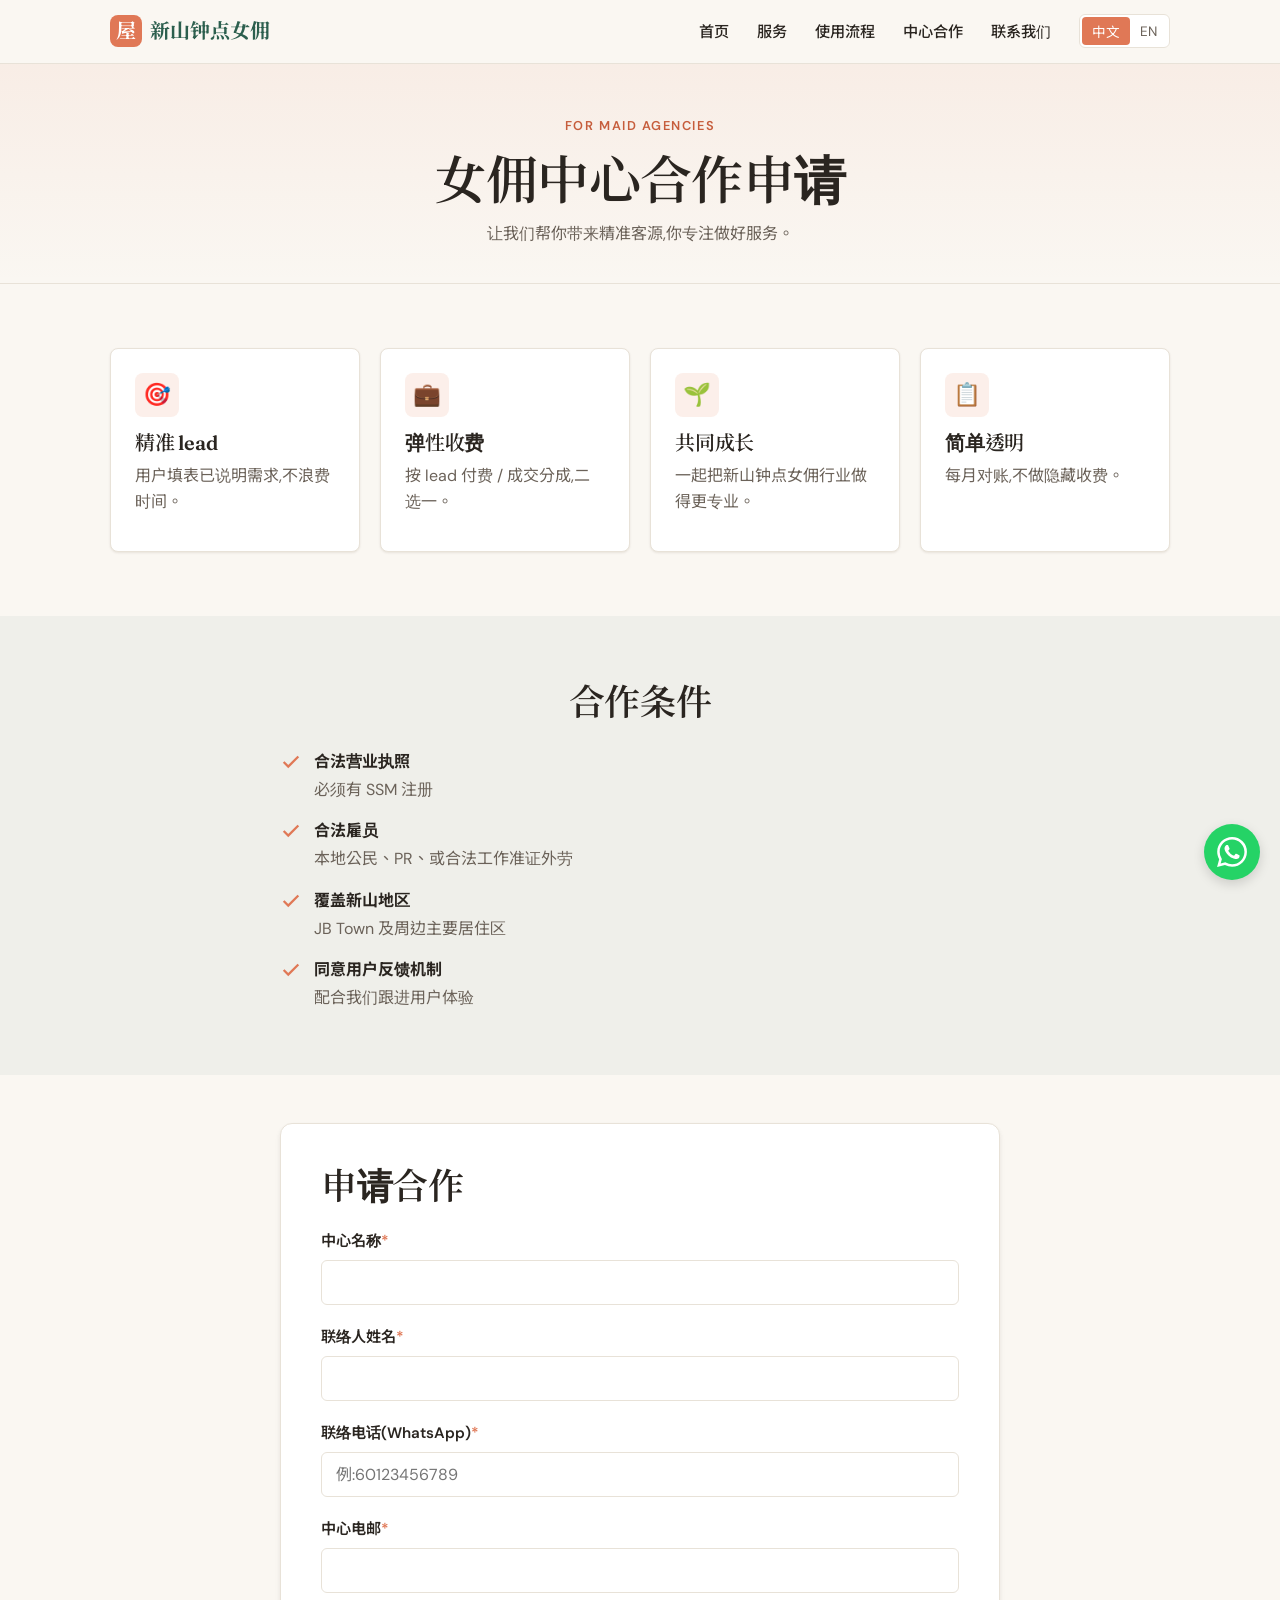
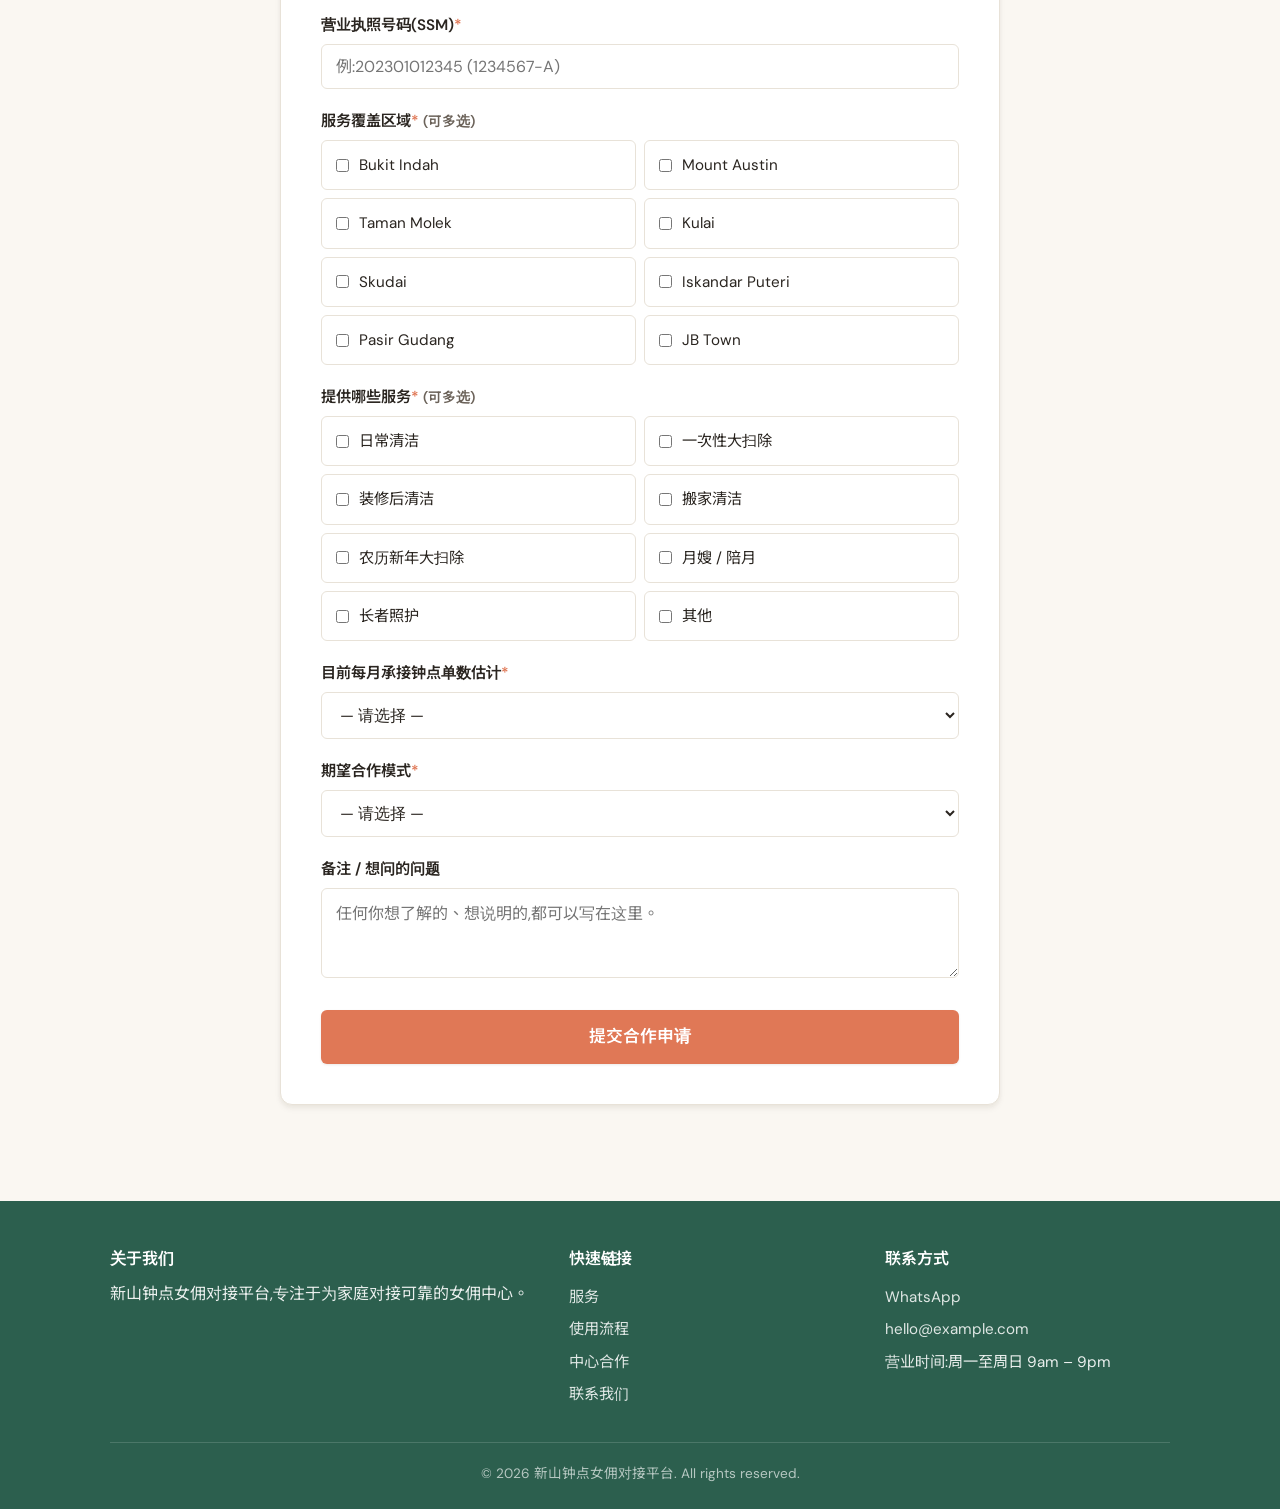
==== partner.html @ a3230740 "init: maid platform MVP — 6 pages + Apps Script backend" ====
<!DOCTYPE html>
<html lang="zh-Hant">
<head>
  <meta charset="UTF-8" />
  <meta name="viewport" content="width=device-width, initial-scale=1.0" />
  <meta name="description" content="新山女佣中心合作申请 — 让我们帮你带来精准客源。按 lead 付费或成交分成。" />
  <title>女佣中心合作 | 新山钟点女佣对接平台</title>
  <link rel="preconnect" href="https://fonts.googleapis.com">
  <link rel="preconnect" href="https://fonts.gstatic.com" crossorigin>
  <link href="https://fonts.googleapis.com/css2?family=Fraunces:wght@500;600;700&family=DM+Sans:wght@400;500;600;700&family=Noto+Sans+TC:wght@400;500;700&family=Noto+Serif+TC:wght@600;700&display=swap" rel="stylesheet">
  <link rel="stylesheet" href="css/style.css">
</head>
<body>

<header class="site-header">
  <nav class="nav">
    <a href="index.html" class="logo"><span class="logo-mark">屋</span><span>新山钟点女佣</span></a>
    <button class="nav-toggle" aria-label="Toggle menu"><svg viewBox="0 0 24 24" fill="none" stroke="currentColor" stroke-width="2"><line x1="3" y1="6" x2="21" y2="6"/><line x1="3" y1="12" x2="21" y2="12"/><line x1="3" y1="18" x2="21" y2="18"/></svg></button>
    <ul class="nav-menu">
      <li><a href="index.html" data-i18n="nav_home">首页</a></li>
      <li><a href="services.html" data-i18n="nav_services">服务</a></li>
      <li><a href="how-it-works.html" data-i18n="nav_how">使用流程</a></li>
      <li><a href="partner.html" data-i18n="nav_partner">中心合作</a></li>
      <li><a href="contact.html" data-i18n="nav_contact">联系我们</a></li>
      <li><div class="lang-switch"><button data-lang="zh" class="active">中文</button><button data-lang="en">EN</button></div></li>
    </ul>
  </nav>
</header>

<main>

<section class="page-hero">
  <div class="container">
    <span class="eyebrow">For Maid Agencies</span>
    <h1 data-i18n="partner_page_title">女佣中心合作申请</h1>
    <p data-i18n="partner_page_desc">让我们帮你带来精准客源,你专注做好服务。</p>
  </div>
</section>

<!-- Value props -->
<section class="section">
  <div class="container">
    <div class="grid-4">
      <div class="card">
        <div class="card-icon">🎯</div>
        <h3 data-i18n="partner_value_1">精准 lead</h3>
        <p class="muted" data-i18n="partner_value_1_desc">用户填表已说明需求,不浪费时间。</p>
      </div>
      <div class="card">
        <div class="card-icon">💼</div>
        <h3 data-i18n="partner_value_2">弹性收费</h3>
        <p class="muted" data-i18n="partner_value_2_desc">按 lead 付费 / 成交分成,二选一。</p>
      </div>
      <div class="card">
        <div class="card-icon">🌱</div>
        <h3 data-i18n="partner_value_3">共同成长</h3>
        <p class="muted" data-i18n="partner_value_3_desc">一起把新山钟点女佣行业做得更专业。</p>
      </div>
      <div class="card">
        <div class="card-icon">📋</div>
        <h3 data-i18n="partner_value_4">简单透明</h3>
        <p class="muted" data-i18n="partner_value_4_desc">每月对账,不做隐藏收费。</p>
      </div>
    </div>
  </div>
</section>

<!-- Requirements -->
<section class="section" style="background: rgba(44,95,78,0.05);">
  <div class="container" style="max-width: 760px;">
    <div class="text-center" style="margin-bottom: 1.5rem;">
      <h2 data-i18n="partner_req_title">合作条件</h2>
    </div>
    <ul class="promise" style="grid-template-columns: 1fr;">
      <li>
        <svg viewBox="0 0 24 24" fill="none" stroke="currentColor" stroke-width="2.5"><polyline points="20 6 9 17 4 12"/></svg>
        <div><strong>合法营业执照</strong><span class="muted">必须有 SSM 注册</span></div>
      </li>
      <li>
        <svg viewBox="0 0 24 24" fill="none" stroke="currentColor" stroke-width="2.5"><polyline points="20 6 9 17 4 12"/></svg>
        <div><strong>合法雇员</strong><span class="muted">本地公民、PR、或合法工作准证外劳</span></div>
      </li>
      <li>
        <svg viewBox="0 0 24 24" fill="none" stroke="currentColor" stroke-width="2.5"><polyline points="20 6 9 17 4 12"/></svg>
        <div><strong>覆盖新山地区</strong><span class="muted">JB Town 及周边主要居住区</span></div>
      </li>
      <li>
        <svg viewBox="0 0 24 24" fill="none" stroke="currentColor" stroke-width="2.5"><polyline points="20 6 9 17 4 12"/></svg>
        <div><strong>同意用户反馈机制</strong><span class="muted">配合我们跟进用户体验</span></div>
      </li>
    </ul>
  </div>
</section>

<!-- Form -->
<section class="form-section">
  <div class="container">
    <div class="form-card" id="form-card">
      <h2 style="margin-bottom: 1.25rem;" data-i18n="partner_form_title">申请合作</h2>

      <form id="partner-form" novalidate>

        <div class="form-group">
          <label class="form-label" for="center_name">中心名称<span class="required">*</span></label>
          <input type="text" id="center_name" name="center_name" class="form-input" maxlength="100" />
          <div class="form-error"></div>
        </div>

        <div class="form-group">
          <label class="form-label" for="contact_name">联络人姓名<span class="required">*</span></label>
          <input type="text" id="contact_name" name="contact_name" class="form-input" maxlength="50" />
          <div class="form-error"></div>
        </div>

        <div class="form-group">
          <label class="form-label" for="contact_phone">联络电话(WhatsApp)<span class="required">*</span></label>
          <input type="tel" id="contact_phone" name="contact_phone" class="form-input" placeholder="例:60123456789" />
          <div class="form-error"></div>
        </div>

        <div class="form-group">
          <label class="form-label" for="email">中心电邮<span class="required">*</span></label>
          <input type="email" id="email" name="email" class="form-input" />
          <div class="form-error"></div>
        </div>

        <div class="form-group">
          <label class="form-label" for="ssm_number">营业执照号码(SSM)<span class="required">*</span></label>
          <input type="text" id="ssm_number" name="ssm_number" class="form-input" placeholder="例:202301012345 (1234567-A)" />
          <div class="form-error"></div>
        </div>

        <div class="form-group" data-group="coverage_areas">
          <label class="form-label">服务覆盖区域<span class="required">*</span> <span class="form-help" style="display:inline; margin:0;">(可多选)</span></label>
          <div class="option-grid" data-multi="true">
            <label class="option-card"><input type="checkbox" name="coverage_areas" value="Bukit Indah"><span>Bukit Indah</span></label>
            <label class="option-card"><input type="checkbox" name="coverage_areas" value="Mount Austin"><span>Mount Austin</span></label>
            <label class="option-card"><input type="checkbox" name="coverage_areas" value="Taman Molek"><span>Taman Molek</span></label>
            <label class="option-card"><input type="checkbox" name="coverage_areas" value="Kulai"><span>Kulai</span></label>
            <label class="option-card"><input type="checkbox" name="coverage_areas" value="Skudai"><span>Skudai</span></label>
            <label class="option-card"><input type="checkbox" name="coverage_areas" value="Iskandar Puteri"><span>Iskandar Puteri</span></label>
            <label class="option-card"><input type="checkbox" name="coverage_areas" value="Pasir Gudang"><span>Pasir Gudang</span></label>
            <label class="option-card"><input type="checkbox" name="coverage_areas" value="JB Town"><span>JB Town</span></label>
          </div>
          <div class="form-error"></div>
        </div>

        <div class="form-group" data-group="services_offered">
          <label class="form-label">提供哪些服务<span class="required">*</span> <span class="form-help" style="display:inline; margin:0;">(可多选)</span></label>
          <div class="option-grid" data-multi="true">
            <label class="option-card"><input type="checkbox" name="services_offered" value="日常清洁"><span>日常清洁</span></label>
            <label class="option-card"><input type="checkbox" name="services_offered" value="一次性大扫除"><span>一次性大扫除</span></label>
            <label class="option-card"><input type="checkbox" name="services_offered" value="装修后清洁"><span>装修后清洁</span></label>
            <label class="option-card"><input type="checkbox" name="services_offered" value="搬家清洁"><span>搬家清洁</span></label>
            <label class="option-card"><input type="checkbox" name="services_offered" value="农历新年大扫除"><span>农历新年大扫除</span></label>
            <label class="option-card"><input type="checkbox" name="services_offered" value="月嫂/陪月"><span>月嫂 / 陪月</span></label>
            <label class="option-card"><input type="checkbox" name="services_offered" value="长者照护"><span>长者照护</span></label>
            <label class="option-card"><input type="checkbox" name="services_offered" value="其他"><span>其他</span></label>
          </div>
          <div class="form-error"></div>
        </div>

        <div class="form-group">
          <label class="form-label" for="monthly_volume">目前每月承接钟点单数估计<span class="required">*</span></label>
          <select id="monthly_volume" name="monthly_volume" class="form-select">
            <option value="">— 请选择 —</option>
            <option value="<20">少于 20 单</option>
            <option value="20-50">20 – 50 单</option>
            <option value="50-100">50 – 100 单</option>
            <option value="100-200">100 – 200 单</option>
            <option value=">200">超过 200 单</option>
          </select>
          <div class="form-error"></div>
        </div>

        <div class="form-group">
          <label class="form-label" for="preferred_model">期望合作模式<span class="required">*</span></label>
          <select id="preferred_model" name="preferred_model" class="form-select">
            <option value="">— 请选择 —</option>
            <option value="按lead付费">按 lead 付费</option>
            <option value="按成交分成">按成交分成</option>
            <option value="都可以">都可以,看条件</option>
          </select>
          <div class="form-error"></div>
        </div>

        <div class="form-group">
          <label class="form-label" for="remarks">备注 / 想问的问题</label>
          <textarea id="remarks" name="remarks" class="form-textarea" maxlength="500" placeholder="任何你想了解的、想说明的,都可以写在这里。"></textarea>
        </div>

        <div class="form-actions">
          <button type="submit" id="btn-submit" class="btn btn-primary btn-lg btn-block">提交合作申请</button>
        </div>
      </form>
    </div>

    <div class="form-card thank-you" id="thank-you" style="display:none;">
      <div class="thank-you-icon">✓</div>
      <h2 data-i18n="thank_partner_title">我们已收到你的合作申请</h2>
      <p class="muted" data-i18n="thank_partner_desc">我们会在 2–3 个工作天内联系你。</p>
      <div style="margin-top: 1.5rem;">
        <a class="btn btn-secondary" href="index.html" data-i18n="cta_back_home">返回首页</a>
      </div>
    </div>
  </div>
</section>

</main>

<footer class="site-footer">
  <div class="container">
    <div class="footer-grid">
      <div><h4 data-i18n="footer_about_title">关于我们</h4><p data-i18n="footer_about_desc">新山钟点女佣对接平台,专注于为家庭对接可靠的女佣中心。</p></div>
      <div><h4 data-i18n="footer_quick_title">快速链接</h4><ul><li><a href="services.html" data-i18n="nav_services">服务</a></li><li><a href="how-it-works.html" data-i18n="nav_how">使用流程</a></li><li><a href="partner.html" data-i18n="nav_partner">中心合作</a></li><li><a href="contact.html" data-i18n="nav_contact">联系我们</a></li></ul></div>
      <div><h4 data-i18n="footer_contact_title">联系方式</h4><ul><li><a data-whatsapp href="#">WhatsApp</a></li><li><a data-email="show" href="#">hello@example.com</a></li><li data-i18n="footer_hours">营业时间:周一至周日 9am – 9pm</li></ul></div>
    </div>
    <div class="footer-bottom" data-i18n="footer_rights">© 2026 新山钟点女佣对接平台. All rights reserved.</div>
  </div>
</footer>

<a class="whatsapp-float" data-whatsapp href="#" target="_blank" rel="noopener" aria-label="WhatsApp">
  <svg viewBox="0 0 24 24" fill="currentColor"><path d="M17.472 14.382c-.297-.149-1.758-.867-2.03-.967-.273-.099-.471-.148-.67.15-.197.297-.767.966-.94 1.164-.173.198-.347.223-.644.075-.297-.15-1.255-.463-2.39-1.475-.883-.788-1.48-1.761-1.653-2.059-.173-.297-.018-.458.13-.606.134-.133.298-.347.446-.52.149-.174.198-.298.298-.497.099-.198.05-.371-.025-.52-.075-.149-.669-1.612-.916-2.207-.242-.579-.487-.501-.669-.51l-.57-.01c-.198 0-.52.074-.792.372s-1.04 1.016-1.04 2.479 1.065 2.876 1.213 3.074c.149.198 2.096 3.2 5.077 4.487.709.306 1.262.489 1.694.625.712.227 1.36.195 1.872.118.571-.085 1.758-.719 2.006-1.413.247-.694.247-1.289.173-1.413-.074-.124-.272-.198-.57-.347m-5.421 7.403h-.004a9.87 9.87 0 0 1-5.031-1.378l-.361-.214-3.741.982.999-3.648-.235-.374a9.86 9.86 0 0 1-1.51-5.26c.001-5.45 4.436-9.884 9.888-9.884 2.64 0 5.122 1.03 6.988 2.898a9.825 9.825 0 0 1 2.893 6.994c-.003 5.45-4.437 9.884-9.885 9.884m8.413-18.297A11.815 11.815 0 0 0 12.05 0C5.495 0 .16 5.335.157 11.892c0 2.096.547 4.142 1.588 5.945L.057 24l6.305-1.654a11.882 11.882 0 0 0 5.683 1.448h.005c6.554 0 11.89-5.335 11.893-11.893a11.821 11.821 0 0 0-3.48-8.413Z"/></svg>
</a>

<script src="js/i18n.js"></script>
<script src="js/main.js"></script>
<script src="js/form-partner.js"></script>
</body>
</html>
---- css/style.css ----
/* ============================================
   新山钟点女佣对接平台 - 主样式
   配色:Direction A 温暖友好
   ============================================ */

:root {
  --color-primary: #E07856;
  --color-primary-dark: #C65D3C;
  --color-secondary: #2C5F4E;
  --color-secondary-dark: #1F3A5F;
  --color-bg: #FAF7F2;
  --color-bg-card: #FFFFFF;
  --color-text: #2A2520;
  --color-text-muted: #6B6259;
  --color-border: #E8E2D8;
  --color-success: #25D366;

  --shadow-sm: 0 1px 2px rgba(60, 40, 20, 0.04), 0 1px 3px rgba(60, 40, 20, 0.06);
  --shadow-md: 0 4px 6px rgba(60, 40, 20, 0.05), 0 2px 4px rgba(60, 40, 20, 0.04);
  --shadow-lg: 0 10px 20px rgba(60, 40, 20, 0.08), 0 4px 8px rgba(60, 40, 20, 0.04);

  --radius-sm: 6px;
  --radius-md: 8px;
  --radius-lg: 12px;

  --font-serif: 'Fraunces', 'Noto Serif TC', serif;
  --font-sans: 'DM Sans', 'Noto Sans TC', sans-serif;
}

* { box-sizing: border-box; margin: 0; padding: 0; }

html { scroll-behavior: smooth; }

body {
  font-family: var(--font-sans);
  font-size: 16px;
  line-height: 1.6;
  color: var(--color-text);
  background: var(--color-bg);
  -webkit-font-smoothing: antialiased;
  -moz-osx-font-smoothing: grayscale;
}

img { max-width: 100%; height: auto; display: block; }

a { color: var(--color-primary-dark); text-decoration: none; transition: color 0.15s; }
a:hover { color: var(--color-primary); }

h1, h2, h3, h4 {
  font-family: var(--font-serif);
  font-weight: 600;
  line-height: 1.25;
  color: var(--color-text);
  letter-spacing: -0.01em;
}

h1 { font-size: clamp(2rem, 5vw, 3.25rem); }
h2 { font-size: clamp(1.5rem, 3.5vw, 2.25rem); margin-bottom: 0.75rem; }
h3 { font-size: 1.25rem; margin-bottom: 0.5rem; }
p { margin-bottom: 0.75rem; }

.container { width: 100%; max-width: 1100px; margin: 0 auto; padding: 0 1.25rem; }
.section { padding: 4rem 0; }
.section-tight { padding: 2.5rem 0; }
.text-center { text-align: center; }
.muted { color: var(--color-text-muted); }
.eyebrow {
  display: inline-block;
  font-family: var(--font-sans);
  font-size: 0.8rem;
  font-weight: 600;
  text-transform: uppercase;
  letter-spacing: 0.12em;
  color: var(--color-primary-dark);
  margin-bottom: 0.75rem;
}

/* ===== Header / Nav ===== */
.site-header {
  position: sticky; top: 0; z-index: 100;
  background: rgba(250, 247, 242, 0.95);
  backdrop-filter: blur(8px);
  border-bottom: 1px solid var(--color-border);
}
.nav {
  display: flex; align-items: center; justify-content: space-between;
  padding: 0.9rem 1.25rem;
  max-width: 1100px; margin: 0 auto;
}
.logo {
  font-family: var(--font-serif);
  font-size: 1.25rem;
  font-weight: 700;
  color: var(--color-secondary);
  display: flex; align-items: center; gap: 0.5rem;
}
.logo-mark {
  width: 32px; height: 32px;
  background: var(--color-primary);
  border-radius: 8px;
  display: inline-flex; align-items: center; justify-content: center;
  color: white; font-weight: 700; font-family: var(--font-serif);
}
.nav-menu { display: flex; align-items: center; gap: 1.75rem; list-style: none; }
.nav-menu a {
  color: var(--color-text); font-weight: 500; font-size: 0.95rem;
}
.nav-menu a:hover { color: var(--color-primary-dark); }
.lang-switch {
  display: inline-flex;
  background: var(--color-bg-card);
  border: 1px solid var(--color-border);
  border-radius: var(--radius-sm); padding: 2px;
}
.lang-switch button {
  background: none; border: none; cursor: pointer;
  padding: 4px 10px; font-size: 0.85rem; border-radius: 4px;
  color: var(--color-text-muted); font-family: inherit;
}
.lang-switch button.active {
  background: var(--color-primary); color: white;
}
.nav-toggle {
  display: none; background: none; border: none; cursor: pointer;
  padding: 6px; color: var(--color-text);
}
.nav-toggle svg { width: 24px; height: 24px; }

@media (max-width: 880px) {
  .nav-menu {
    display: none; position: absolute; top: 100%; left: 0; right: 0;
    background: var(--color-bg-card);
    flex-direction: column; align-items: stretch; gap: 0;
    padding: 1rem 1.25rem; border-bottom: 1px solid var(--color-border);
    box-shadow: var(--shadow-md);
  }
  .nav-menu.open { display: flex; }
  .nav-menu li { padding: 0.6rem 0; border-bottom: 1px solid var(--color-border); }
  .nav-menu li:last-child { border: none; }
  .nav-toggle { display: inline-flex; }
}

/* ===== Buttons ===== */
.btn {
  display: inline-flex; align-items: center; justify-content: center;
  gap: 0.5rem;
  padding: 0.85rem 1.5rem;
  font-family: var(--font-sans); font-size: 1rem; font-weight: 600;
  border-radius: var(--radius-sm);
  border: 2px solid transparent;
  cursor: pointer;
  transition: transform 0.15s, box-shadow 0.15s, background 0.15s, border-color 0.15s;
  text-decoration: none;
  line-height: 1;
}
.btn-primary {
  background: var(--color-primary); color: white;
  box-shadow: var(--shadow-sm);
}
.btn-primary:hover {
  background: var(--color-primary-dark); color: white;
  transform: translateY(-1px); box-shadow: var(--shadow-md);
}
.btn-secondary {
  background: transparent; color: var(--color-secondary);
  border-color: var(--color-secondary);
}
.btn-secondary:hover {
  background: var(--color-secondary); color: white;
}
.btn-lg { padding: 1.05rem 2rem; font-size: 1.05rem; }
.btn-block { width: 100%; }

/* ===== Hero ===== */
.hero {
  position: relative;
  padding: 4.5rem 0 5rem;
  overflow: hidden;
}
.hero::before {
  content: ""; position: absolute; inset: 0;
  background:
    radial-gradient(circle at 12% 18%, rgba(224, 120, 86, 0.16), transparent 50%),
    radial-gradient(circle at 88% 28%, rgba(44, 95, 78, 0.10), transparent 55%);
  pointer-events: none;
}
.hero-inner {
  position: relative;
  display: grid;
  grid-template-columns: 1.2fr 1fr;
  gap: 3rem;
  align-items: center;
}
.hero-title { margin-bottom: 1rem; }
.hero-subtitle {
  font-size: 1.15rem; color: var(--color-text-muted);
  margin-bottom: 1.75rem; max-width: 36ch;
}
.hero-ctas { display: flex; gap: 0.75rem; flex-wrap: wrap; }
.hero-trust {
  display: flex; flex-wrap: wrap; gap: 1rem 1.5rem;
  margin-top: 2.25rem; font-size: 0.9rem; color: var(--color-text-muted);
}
.hero-trust span { display: inline-flex; align-items: center; gap: 0.4rem; }
.hero-trust svg { width: 18px; height: 18px; color: var(--color-primary); }

.hero-illustration {
  position: relative;
  aspect-ratio: 1 / 1;
  background: linear-gradient(135deg, #FFEFE6 0%, #F8E2D5 100%);
  border-radius: 16px;
  overflow: hidden;
  box-shadow: var(--shadow-lg);
}
.hero-illustration svg { width: 100%; height: 100%; }

@media (max-width: 880px) {
  .hero { padding: 2.5rem 0 3rem; }
  .hero-inner { grid-template-columns: 1fr; gap: 2rem; }
  .hero-illustration { max-width: 360px; margin: 0 auto; }
}

/* ===== Cards / Grids ===== */
.grid-3 { display: grid; grid-template-columns: repeat(3, 1fr); gap: 1.25rem; }
.grid-4 { display: grid; grid-template-columns: repeat(4, 1fr); gap: 1.25rem; }
.grid-2 { display: grid; grid-template-columns: repeat(2, 1fr); gap: 1.5rem; }

@media (max-width: 880px) {
  .grid-3, .grid-4 { grid-template-columns: 1fr; }
  .grid-2 { grid-template-columns: 1fr; }
}

.card {
  background: var(--color-bg-card);
  border: 1px solid var(--color-border);
  border-radius: var(--radius-md);
  padding: 1.5rem;
  box-shadow: var(--shadow-sm);
  transition: transform 0.18s, box-shadow 0.18s, border-color 0.18s;
}
.card:hover {
  transform: translateY(-2px);
  box-shadow: var(--shadow-md);
  border-color: rgba(224, 120, 86, 0.4);
}
.card-icon {
  width: 44px; height: 44px;
  background: rgba(224, 120, 86, 0.12);
  border-radius: 8px;
  display: inline-flex; align-items: center; justify-content: center;
  color: var(--color-primary-dark);
  margin-bottom: 0.85rem;
  font-size: 1.4rem;
}

/* ===== Pain Points ===== */
.pain-list { list-style: none; padding: 0; }
.pain-item {
  background: var(--color-bg-card); border: 1px solid var(--color-border);
  padding: 1.5rem; border-radius: var(--radius-md);
  display: flex; gap: 1rem; align-items: flex-start;
}
.pain-item .num {
  font-family: var(--font-serif);
  font-size: 1.6rem; font-weight: 700;
  color: var(--color-primary);
  line-height: 1; flex-shrink: 0;
}

/* ===== Steps ===== */
.steps { display: grid; grid-template-columns: repeat(3, 1fr); gap: 1.5rem; position: relative; }
.step {
  background: var(--color-bg-card);
  border: 1px solid var(--color-border);
  border-radius: var(--radius-md);
  padding: 1.5rem;
  text-align: left;
}
.step-num {
  display: inline-flex; align-items: center; justify-content: center;
  width: 36px; height: 36px;
  background: var(--color-secondary); color: white;
  border-radius: 50%;
  font-family: var(--font-serif); font-weight: 700;
  margin-bottom: 0.85rem;
}
@media (max-width: 880px) { .steps { grid-template-columns: 1fr; } }

/* ===== Promise list ===== */
.promise {
  display: grid; grid-template-columns: repeat(2, 1fr); gap: 1rem 1.5rem;
  list-style: none; padding: 0; margin-top: 1.5rem;
}
.promise li { display: flex; gap: 0.75rem; align-items: flex-start; }
.promise svg {
  width: 22px; height: 22px;
  color: var(--color-primary); flex-shrink: 0; margin-top: 2px;
}
.promise strong { display: block; margin-bottom: 0.15rem; }
@media (max-width: 640px) { .promise { grid-template-columns: 1fr; } }

/* ===== FAQ ===== */
.faq { max-width: 800px; margin: 0 auto; }
.faq-item {
  background: var(--color-bg-card); border: 1px solid var(--color-border);
  border-radius: var(--radius-md);
  margin-bottom: 0.75rem;
  overflow: hidden;
}
.faq-question {
  width: 100%; text-align: left; padding: 1.1rem 1.25rem;
  background: none; border: none; cursor: pointer;
  font-family: var(--font-sans); font-size: 1rem; font-weight: 600;
  color: var(--color-text);
  display: flex; justify-content: space-between; align-items: center; gap: 1rem;
}
.faq-question::after {
  content: "+"; font-size: 1.5rem; color: var(--color-primary); font-weight: 400;
}
.faq-item.open .faq-question::after { content: "−"; }
.faq-answer {
  display: none; padding: 0 1.25rem 1.25rem; color: var(--color-text-muted);
}
.faq-item.open .faq-answer { display: block; }

/* ===== Forms ===== */
.form-section { padding: 3rem 0; }
.form-card {
  background: var(--color-bg-card);
  border: 1px solid var(--color-border);
  border-radius: var(--radius-lg);
  padding: clamp(1.5rem, 4vw, 2.5rem);
  box-shadow: var(--shadow-md);
  max-width: 720px; margin: 0 auto;
}
.form-step-indicator {
  display: flex; gap: 0.5rem; margin-bottom: 1.75rem; align-items: center;
  font-size: 0.9rem; color: var(--color-text-muted);
}
.form-step-indicator .dot {
  width: 10px; height: 10px; border-radius: 50%; background: var(--color-border);
}
.form-step-indicator .dot.active { background: var(--color-primary); }
.form-step-indicator .dot.done { background: var(--color-secondary); }

.form-group { margin-bottom: 1.25rem; }
.form-label {
  display: block; font-weight: 600; margin-bottom: 0.4rem;
  font-size: 0.95rem;
}
.form-label .required { color: var(--color-primary); }
.form-help { font-size: 0.85rem; color: var(--color-text-muted); margin-top: 0.25rem; }

.form-input, .form-select, .form-textarea {
  width: 100%;
  padding: 0.7rem 0.85rem;
  font-family: inherit; font-size: 1rem;
  background: var(--color-bg-card);
  color: var(--color-text);
  border: 1.5px solid var(--color-border);
  border-radius: var(--radius-sm);
  transition: border-color 0.15s, box-shadow 0.15s;
}
.form-input:focus, .form-select:focus, .form-textarea:focus {
  outline: none;
  border-color: var(--color-primary);
  box-shadow: 0 0 0 3px rgba(224, 120, 86, 0.18);
}
.form-textarea { resize: vertical; min-height: 90px; }

.option-grid {
  display: grid; grid-template-columns: repeat(2, 1fr); gap: 0.5rem;
}
@media (max-width: 540px) { .option-grid { grid-template-columns: 1fr; } }

.option-card {
  display: flex; align-items: center; gap: 0.6rem;
  padding: 0.75rem 0.9rem;
  border: 1.5px solid var(--color-border);
  border-radius: var(--radius-sm);
  cursor: pointer;
  background: var(--color-bg-card);
  transition: border-color 0.15s, background 0.15s;
  font-size: 0.95rem;
}
.option-card:hover { border-color: var(--color-primary); }
.option-card input { accent-color: var(--color-primary); }
.option-card.selected {
  border-color: var(--color-primary);
  background: rgba(224, 120, 86, 0.06);
}

.phone-row { display: flex; gap: 0.5rem; }
.phone-row .form-select { width: 100px; flex-shrink: 0; }

.form-error {
  color: #C44536; font-size: 0.85rem; margin-top: 0.3rem;
  display: none;
}
.form-group.has-error .form-input,
.form-group.has-error .form-select,
.form-group.has-error .form-textarea {
  border-color: #C44536;
}
.form-group.has-error .form-error { display: block; }

.form-actions {
  display: flex; gap: 0.75rem; margin-top: 1.5rem;
  flex-wrap: wrap;
}
.form-actions .btn { flex: 1; min-width: 140px; }

.thank-you {
  text-align: center; padding: 1.5rem 0.5rem;
}
.thank-you-icon {
  width: 64px; height: 64px; border-radius: 50%;
  background: rgba(44, 95, 78, 0.12); color: var(--color-secondary);
  display: inline-flex; align-items: center; justify-content: center;
  font-size: 2rem; margin-bottom: 1rem;
}

/* ===== Service detail blocks ===== */
.service-block {
  background: var(--color-bg-card); border: 1px solid var(--color-border);
  border-radius: var(--radius-md); padding: 1.75rem;
  margin-bottom: 1.25rem;
  display: grid; grid-template-columns: 1.3fr 1fr; gap: 1.5rem;
  align-items: start;
}
@media (max-width: 720px) { .service-block { grid-template-columns: 1fr; } }
.service-block h3 { font-size: 1.4rem; margin-bottom: 0.4rem; }
.service-tag {
  display: inline-block;
  font-size: 0.75rem; font-weight: 600; letter-spacing: 0.05em;
  text-transform: uppercase;
  background: rgba(224, 120, 86, 0.12); color: var(--color-primary-dark);
  padding: 3px 8px; border-radius: 4px;
  margin-bottom: 0.5rem;
}
.service-meta {
  background: var(--color-bg);
  padding: 1rem 1.1rem; border-radius: var(--radius-sm);
  border: 1px dashed var(--color-border);
}
.service-meta dt { font-size: 0.85rem; color: var(--color-text-muted); }
.service-meta dd { font-weight: 600; margin-bottom: 0.6rem; font-size: 1rem; }
.service-meta dd:last-child { margin-bottom: 0; }
.service-list { list-style: none; padding: 0; }
.service-list li {
  padding: 0.3rem 0; padding-left: 1.25rem; position: relative;
  font-size: 0.95rem;
}
.service-list li::before {
  content: "•"; color: var(--color-primary);
  position: absolute; left: 0; font-weight: 700;
}

/* ===== Footer ===== */
.site-footer {
  background: var(--color-secondary); color: rgba(255,255,255,0.9);
  padding: 3rem 0 1.5rem;
  margin-top: 3rem;
}
.site-footer a { color: rgba(255,255,255,0.85); }
.site-footer a:hover { color: white; }
.footer-grid {
  display: grid; grid-template-columns: 1.5fr 1fr 1fr; gap: 2rem;
  margin-bottom: 2rem;
}
@media (max-width: 720px) { .footer-grid { grid-template-columns: 1fr; gap: 1.5rem; } }
.footer-grid h4 {
  color: white; margin-bottom: 0.75rem; font-size: 1rem;
  font-family: var(--font-sans); font-weight: 600;
}
.footer-grid ul { list-style: none; padding: 0; }
.footer-grid li { padding: 0.25rem 0; font-size: 0.95rem; }
.footer-bottom {
  border-top: 1px solid rgba(255,255,255,0.15);
  padding-top: 1.25rem;
  font-size: 0.85rem; color: rgba(255,255,255,0.65);
  text-align: center;
}

/* ===== WhatsApp Float ===== */
.whatsapp-float {
  position: fixed;
  right: 20px; bottom: max(20px, env(safe-area-inset-bottom));
  width: 56px; height: 56px;
  background: var(--color-success);
  border-radius: 50%;
  display: inline-flex; align-items: center; justify-content: center;
  box-shadow: 0 4px 12px rgba(0,0,0,0.15);
  z-index: 90;
  transition: transform 0.2s;
  animation: wabounce 3s ease-in-out infinite;
}
.whatsapp-float:hover { transform: scale(1.08); }
.whatsapp-float svg { width: 30px; height: 30px; color: white; }
@keyframes wabounce {
  0%, 100% { transform: translateY(0); }
  6% { transform: translateY(-4px); }
  12% { transform: translateY(0); }
}

/* ===== Stats / Trust band ===== */
.stats-band {
  background: var(--color-secondary); color: white;
  padding: 2.5rem 0;
}
.stats-band .grid-3 { gap: 2rem; }
.stat-item { text-align: center; }
.stat-num {
  font-family: var(--font-serif);
  font-size: 2.5rem; font-weight: 700;
  color: white; line-height: 1; display: block;
  margin-bottom: 0.3rem;
}
.stat-label { font-size: 0.95rem; color: rgba(255,255,255,0.75); }

/* ===== CTA Band ===== */
.cta-band {
  background: linear-gradient(135deg, var(--color-primary) 0%, var(--color-primary-dark) 100%);
  color: white;
  padding: 3rem 0;
  text-align: center;
  border-radius: var(--radius-lg);
  margin: 3rem 1rem;
}
.cta-band h2 { color: white; margin-bottom: 0.75rem; }
.cta-band p { color: rgba(255,255,255,0.92); max-width: 480px; margin: 0 auto 1.5rem; }
.cta-band .btn {
  background: white; color: var(--color-primary-dark);
  border: 2px solid white;
}
.cta-band .btn:hover { background: var(--color-bg); transform: translateY(-1px); }

/* ===== Page Hero (smaller, for inner pages) ===== */
.page-hero {
  background: linear-gradient(180deg, rgba(224, 120, 86, 0.08), transparent);
  padding: 3rem 0 2.25rem;
  text-align: center;
  border-bottom: 1px solid var(--color-border);
}
.page-hero h1 { margin-bottom: 0.5rem; }
.page-hero p { color: var(--color-text-muted); max-width: 56ch; margin: 0 auto; }

/* ===== Misc ===== */
.divider { height: 1px; background: var(--color-border); margin: 2rem 0; }
.area-chips {
  display: flex; flex-wrap: wrap; gap: 0.5rem;
  margin-top: 0.75rem;
}
.area-chip {
  background: var(--color-bg-card); border: 1px solid var(--color-border);
  padding: 0.35rem 0.75rem; border-radius: 999px;
  font-size: 0.85rem; color: var(--color-text-muted);
}

.contact-grid {
  display: grid; grid-template-columns: 1fr 1fr; gap: 2rem;
}
@media (max-width: 720px) { .contact-grid { grid-template-columns: 1fr; } }
.contact-method {
  background: var(--color-bg-card); border: 1px solid var(--color-border);
  border-radius: var(--radius-md); padding: 1.5rem;
  margin-bottom: 0.75rem;
}
.contact-method h3 { font-size: 1.1rem; }
.contact-method a { font-size: 1.05rem; font-weight: 600; }
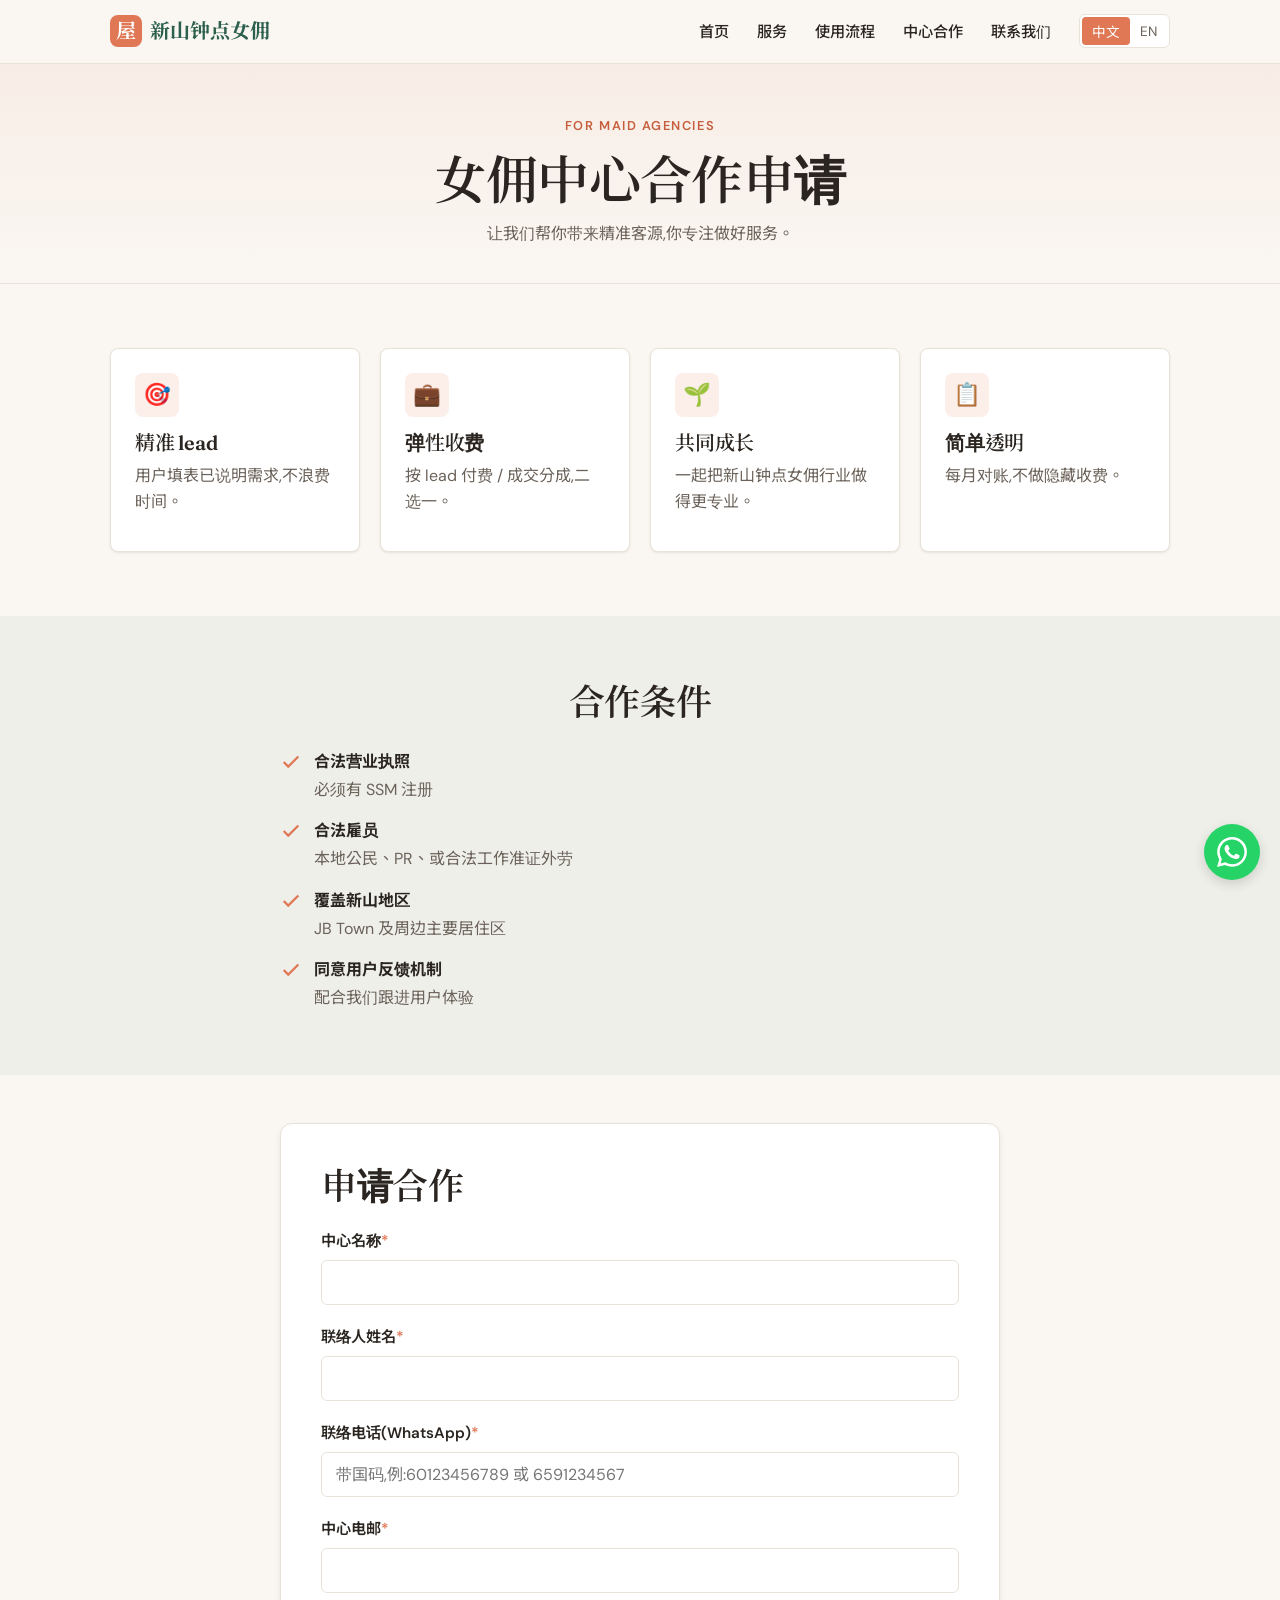
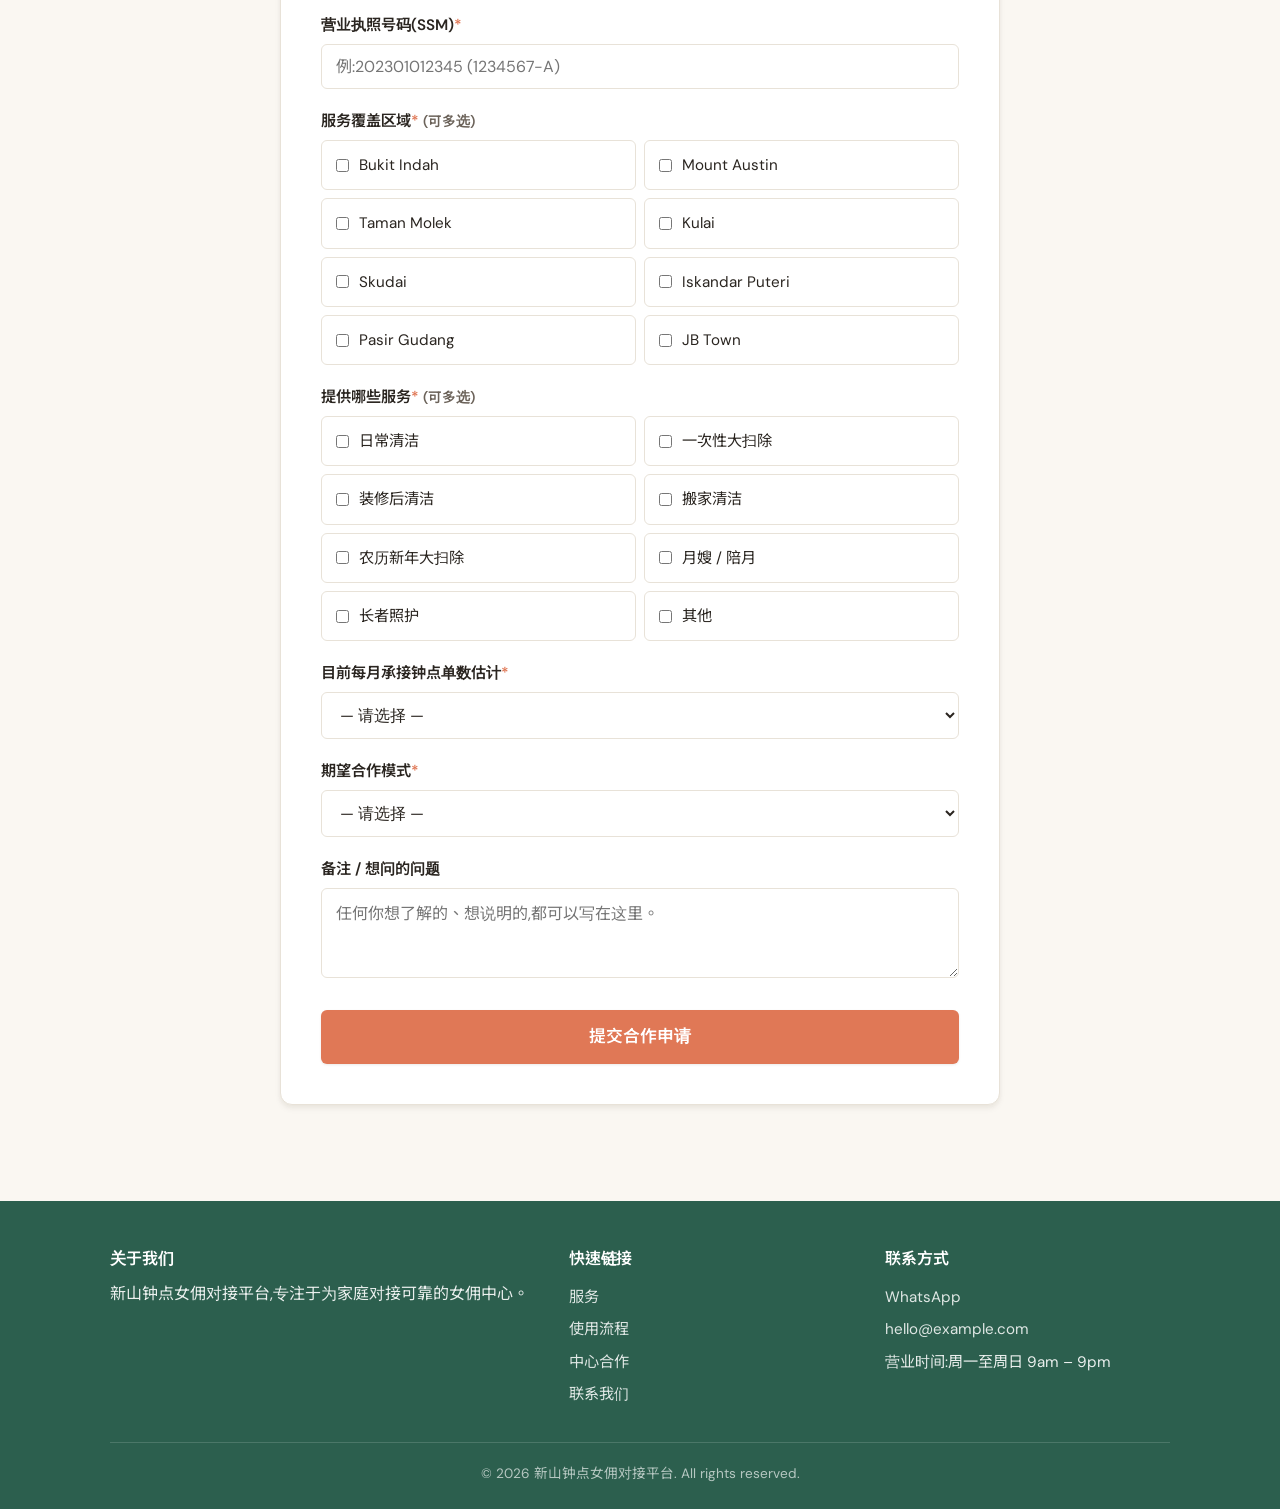
==== commit c17cfb54: "feat: accept international phone numbers (SG, ID, CN, HK, TW, etc.) - Replace malaysiaPhone validato" ====
--- a/partner.html
+++ b/partner.html
@@ -114,7 +114,7 @@
 
         <div class="form-group">
           <label class="form-label" for="contact_phone">联络电话(WhatsApp)<span class="required">*</span></label>
-          <input type="tel" id="contact_phone" name="contact_phone" class="form-input" placeholder="例:60123456789" />
+          <input type="tel" id="contact_phone" name="contact_phone" class="form-input" placeholder="带国码,例:60123456789 或 6591234567" />
           <div class="form-error"></div>
         </div>
 
